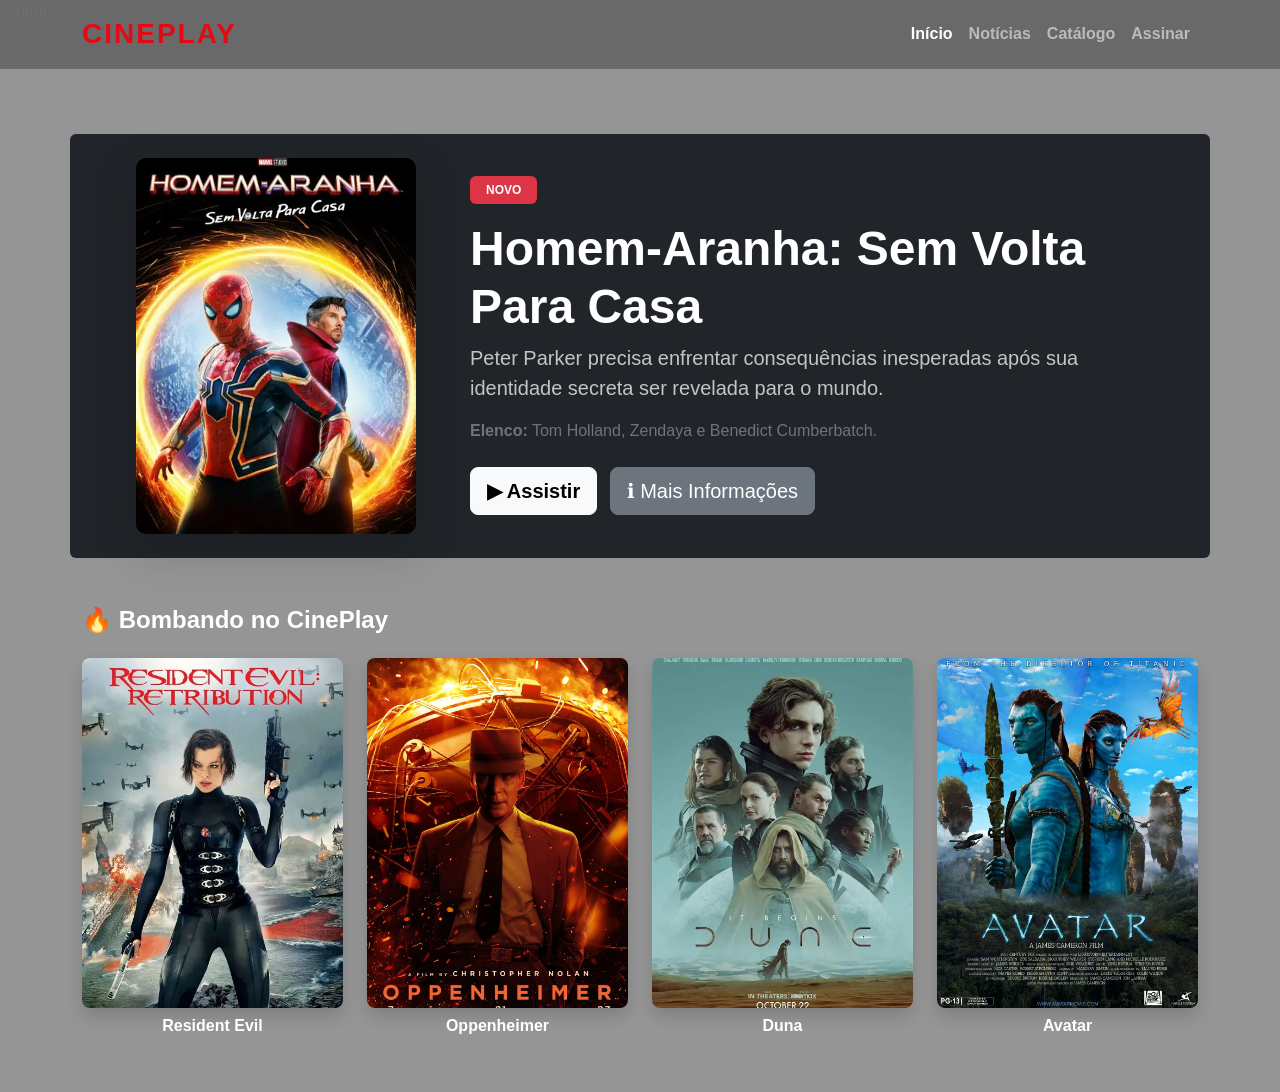
==== streaming/index.html @ eb92b2f1 "Add files via upload" ====
```html
<!DOCTYPE html>
<html lang="pt-BR">
<head>
    <meta charset="UTF-8">
    <meta name="viewport" content="width=device-width, initial-scale=1.0">
    <title>CinePlay | Home</title>

    <!-- Bootstrap 5 -->
    <link href="https://cdn.jsdelivr.net/npm/bootstrap@5.3.3/dist/css/bootstrap.min.css" rel="stylesheet">

    <style>
        body {
            background-color: #969595;
            color: white;
            font-family: Arial, sans-serif;
        }

        .bg-netflix-dark {
            background-color: rgba(104, 103, 103, 0.95);
        }

        .text-netflix-red {
            color: #e50914;
        }

        .tracking-wider {
            letter-spacing: 2px;
        }

        .btn-netflix-red {
            background-color: #e50914;
            color: white;
            font-weight: bold;
        }

        .btn-netflix-red:hover {
            background-color: #b30710;
            color: white;
        }

        .hero-img {
            width: 100%;
            max-width: 280px;
            border-radius: 10px;
        }

        .card-filme {
            transition: transform 0.3s ease;
        }

        .card-filme:hover {
            transform: translateY(-8px);
        }

        .card-filme img {
            width: 100%;
            height: 350px;
            object-fit: cover;
            border-radius: 8px;
            transition: transform 0.3s ease;
            box-shadow: 0 5px 15px rgba(0,0,0,.5);
        }

        .card-filme:hover img {
            transform: scale(1.05);
        }

        footer {
            color: #777;
        }
    </style>
</head>
<body>

    <!-- Navbar -->
    <header class="navbar navbar-expand-lg navbar-dark bg-netflix-dark fixed-top border-bottom border-secondary border-opacity-25">
        <div class="container">
            <a class="navbar-brand text-netflix-red fw-bold fs-3 tracking-wider" href="index.html">
                CINEPLAY
            </a>

            <button class="navbar-toggler" type="button" data-bs-toggle="collapse" data-bs-target="#menu">
                <span class="navbar-toggler-icon"></span>
            </button>

            <div class="collapse navbar-collapse" id="menu">
                <div class="navbar-nav ms-auto fw-bold">
                    <a class="nav-link active" href="index.html">Início</a>
                    <a class="nav-link" href="noticias.html">Notícias</a>
                    <a class="nav-link" href="catalogo.html">Catálogo</a>
                    <a class="nav-link" href="assinatura.html">Assinar</a>
                </div>
            </div>
        </div>
    </header>

    <!-- Conteúdo -->
    <main class="container" style="margin-top: 110px;">

        <!-- Destaque -->
        <section class="row align-items-center bg-dark rounded p-4 mb-5">

            <div class="col-md-4 text-center mb-4 mb-md-0">
                <img src="imgs/homem aranha sem volta para casa.webp"
                     alt="Homem-Aranha"
                     class="img-fluid hero-img shadow-lg">
            </div>

            <div class="col-md-8">
                <span class="badge bg-danger mb-3 px-3 py-2">
                    NOVO
                </span>

                <h1 class="display-5 fw-bold">
                    Homem-Aranha: Sem Volta Para Casa
                </h1>

                <p class="lead text-light opacity-75">
                    Peter Parker precisa enfrentar consequências inesperadas
                    após sua identidade secreta ser revelada para o mundo.
                </p>

                <p class="text-secondary">
                    <strong>Elenco:</strong>
                    Tom Holland, Zendaya e Benedict Cumberbatch.
                </p>

                <div class="mt-4">
                    <a href="detalhes.html"
                       class="btn btn-light btn-lg fw-bold me-2">
                        ▶ Assistir
                    </a>

                    <a href="detalhes.html"
                       class="btn btn-secondary btn-lg">
                        ℹ Mais Informações
                    </a>
                </div>
            </div>

        </section>

        <!-- Catálogo -->
        <section>

            <h2 class="h3 fw-bold mb-4">
                
<!-- Bombando no CinePlay -->
<section class="mb-5">
    <h2 class="h4 fw-bold mb-4">🔥 Bombando no CinePlay</h2>

    <div class="row row-cols-1 row-cols-sm-2 row-cols-md-4 g-4">

        <!-- Resident Evil -->
        <div class="col">
            <div class="card-filme text-center"
                 data-bs-toggle="modal"
                 data-bs-target="#residentModal"
                 style="cursor:pointer;">
                <img src="imgs/resident evil.webp" alt="Resident Evil" class="shadow">
                <h3 class="fs-6 mt-2 fw-semibold text-white">
                    Resident Evil
                </h3>
            </div>
        </div>

        <!-- Oppenheimer -->
        <div class="col">
            <div class="card-filme text-center"
                 data-bs-toggle="modal"
                 data-bs-target="#oppenheimerModal"
                 style="cursor:pointer;">
                <img src="imgs/oppenheimer.jpg" alt="Oppenheimer" class="shadow">
                <h3 class="fs-6 mt-2 fw-semibold text-white">
                    Oppenheimer
                </h3>
            </div>
        </div>

        <!-- Duna -->
        <div class="col">
            <div class="card-filme text-center"
                 data-bs-toggle="modal"
                 data-bs-target="#dunaModal"
                 style="cursor:pointer;">
                <img src="imgs/duna.webp" alt="Duna" class="shadow">
                <h3 class="fs-6 mt-2 fw-semibold text-white">
                    Duna
                </h3>
            </div>
        </div>

        <!-- Avatar -->
        <div class="col">
            <div class="card-filme text-center"
                 data-bs-toggle="modal"
                 data-bs-target="#avatarModal"
                 style="cursor:pointer;">
                <img src="imgs/avatar.jpg" alt="Avatar" class="shadow">
                <h3 class="fs-6 mt-2 fw-semibold text-white">
                    Avatar
                </h3>
            </div>
        </div>

    </div>
</section>

<!-- MODAL RESIDENT EVIL -->
<div class="modal fade" id="residentModal" tabindex="-1">
    <div class="modal-dialog modal-dialog-centered">
        <div class="modal-content bg-dark text-white">
            <div class="modal-header border-secondary">
                <h5 class="modal-title">Resident Evil</h5>
                <button type="button" class="btn-close btn-close-white" data-bs-dismiss="modal"></button>
            </div>

            <div class="modal-body">
                <p>
                    Uma ameaça biológica transforma pessoas em criaturas
                    perigosas enquanto sobreviventes lutam para escapar.
                </p>
            </div>
        </div>
    </div>
</div>

<!-- MODAL OPPENHEIMER -->
<div class="modal fade" id="oppenheimerModal" tabindex="-1">
    <div class="modal-dialog modal-dialog-centered">
        <div class="modal-content bg-dark text-white">
            <div class="modal-header border-secondary">
                <h5 class="modal-title">Oppenheimer</h5>
                <button type="button" class="btn-close btn-close-white" data-bs-dismiss="modal"></button>
            </div>

            <div class="modal-body">
                <p>
                    A história de J. Robert Oppenheimer e o desenvolvimento
                    da bomba atômica durante a Segunda Guerra Mundial.
                </p>
            </div>
        </div>
    </div>
</div>

<!-- MODAL DUNA -->
<div class="modal fade" id="dunaModal" tabindex="-1">
    <div class="modal-dialog modal-dialog-centered">
        <div class="modal-content bg-dark text-white">
            <div class="modal-header border-secondary">
                <h5 class="modal-title">Duna</h5>
                <button type="button" class="btn-close btn-close-white" data-bs-dismiss="modal"></button>
            </div>

            <div class="modal-body">
                <p>
                    Paul Atreides embarca em uma jornada épica para proteger
                    seu povo e o futuro do planeta Arrakis.
                </p>
            </div>
        </div>
    </div>
</div>

<!-- MODAL AVATAR -->
<div class="modal fade" id="avatarModal" tabindex="-1">
    <div class="modal-dialog modal-dialog-centered">
        <div class="modal-content bg-dark text-white">
            <div class="modal-header border-secondary">
                <h5 class="modal-title">Avatar</h5>
                <button type="button" class="btn-close btn-close-white" data-bs-dismiss="modal"></button>
            </div>

            <div class="modal-body">
                <p>
                    Um ex-fuzileiro participa de um programa que o leva ao
                    mundo de Pandora, onde sua lealdade é colocada à prova.
                </p>
            </div>
        </div>
    </div>
</div>
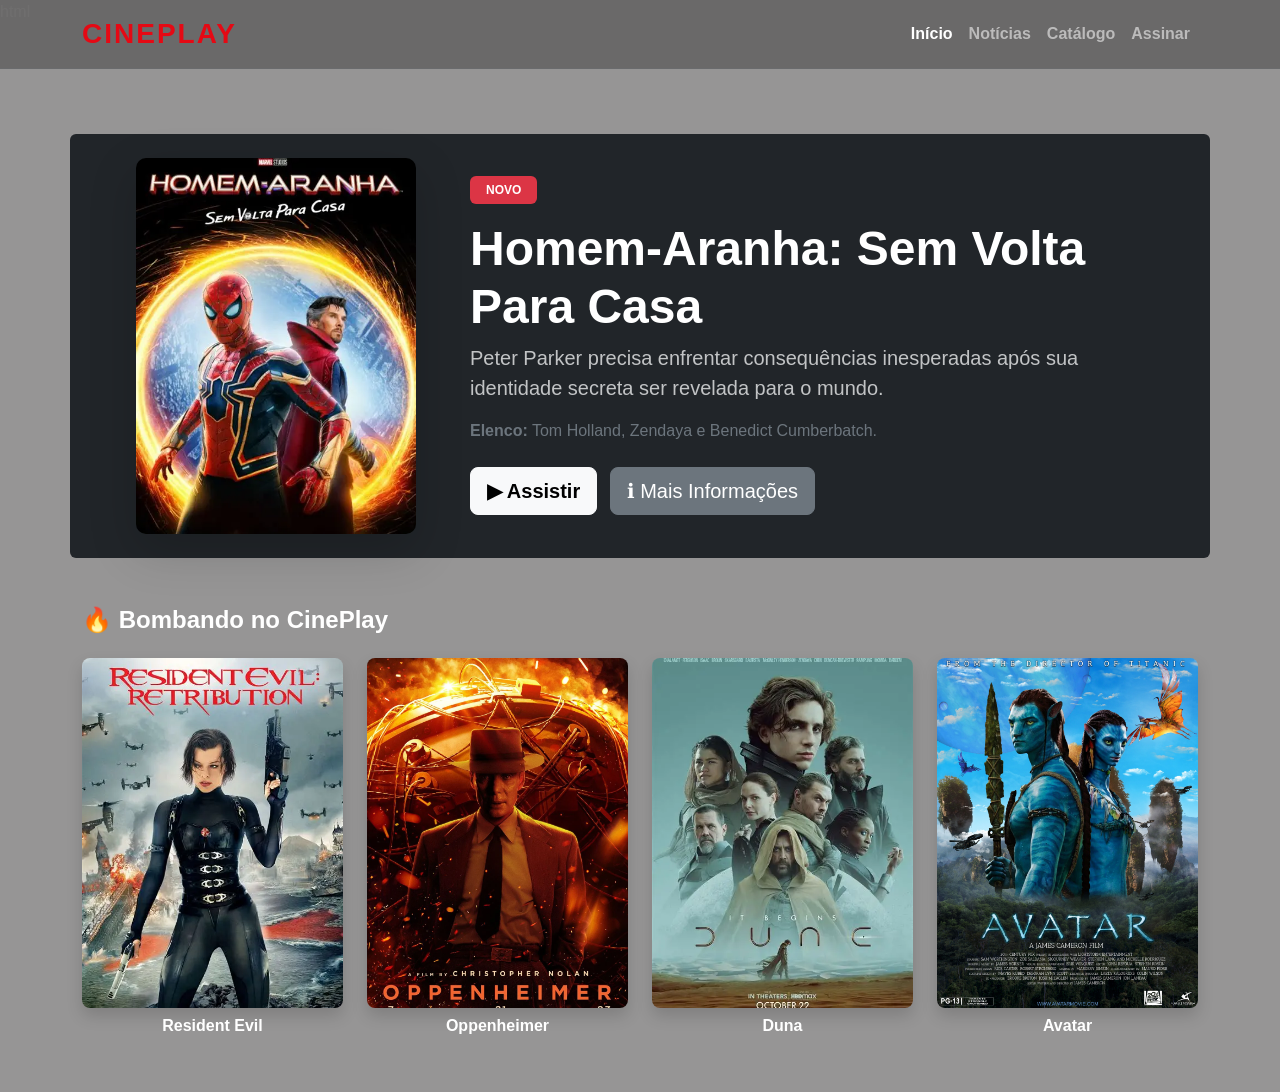
==== commit 33002207: "Update index.html" ====
--- a/streaming/index.html
+++ b/streaming/index.html
@@ -1,4 +1,4 @@
-```html
+html
 <!DOCTYPE html>
 <html lang="pt-BR">
 <head>
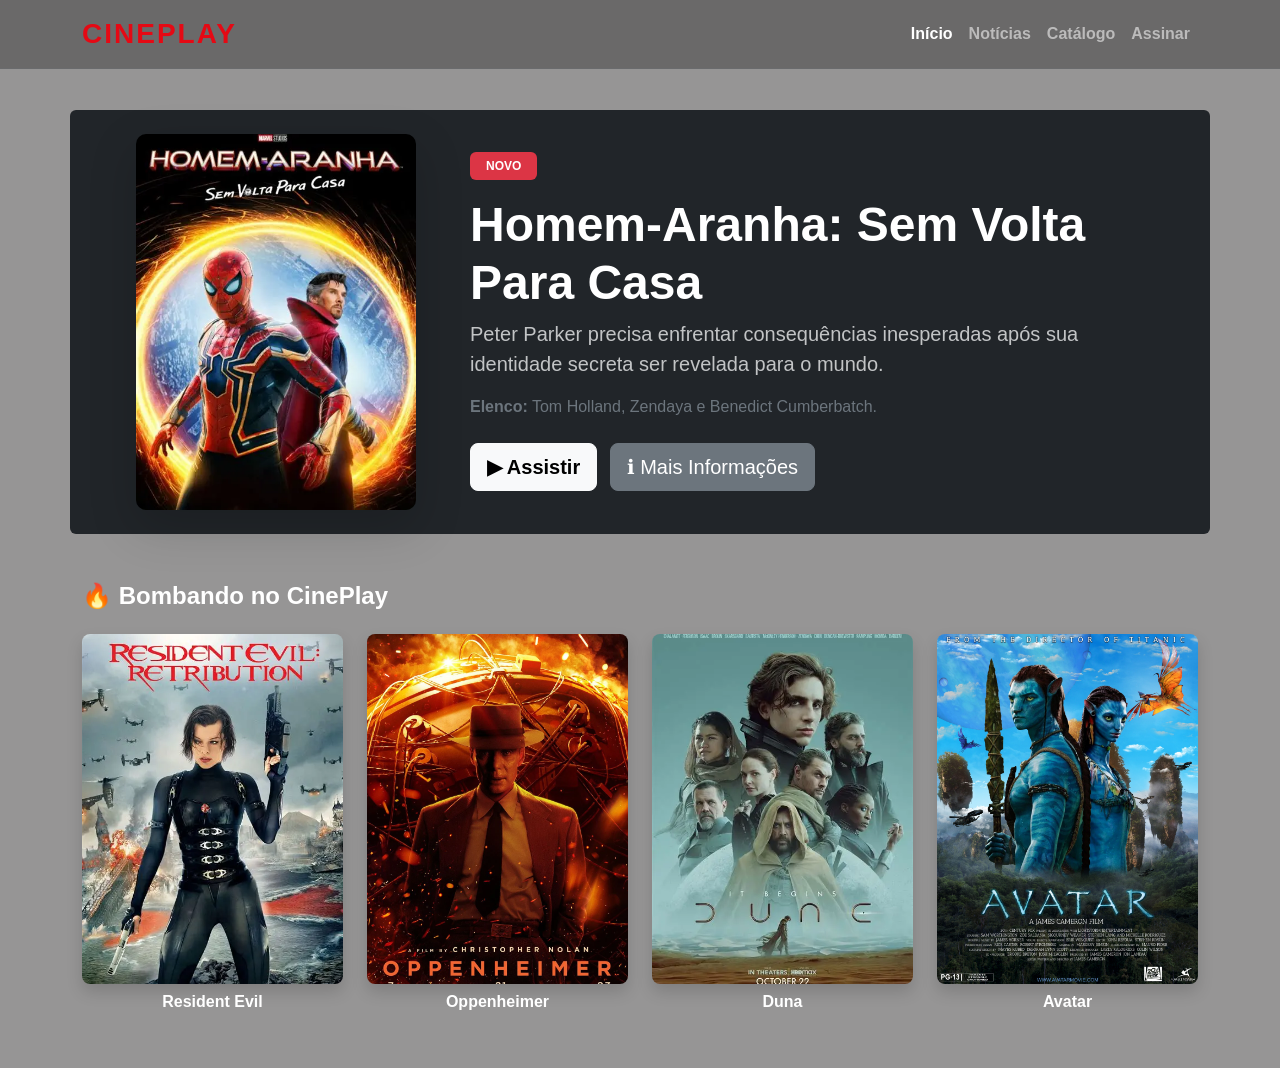
==== commit 31abb463: "Update index.html" ====
--- a/streaming/index.html
+++ b/streaming/index.html
@@ -1,4 +1,3 @@
-html
 <!DOCTYPE html>
 <html lang="pt-BR">
 <head>
